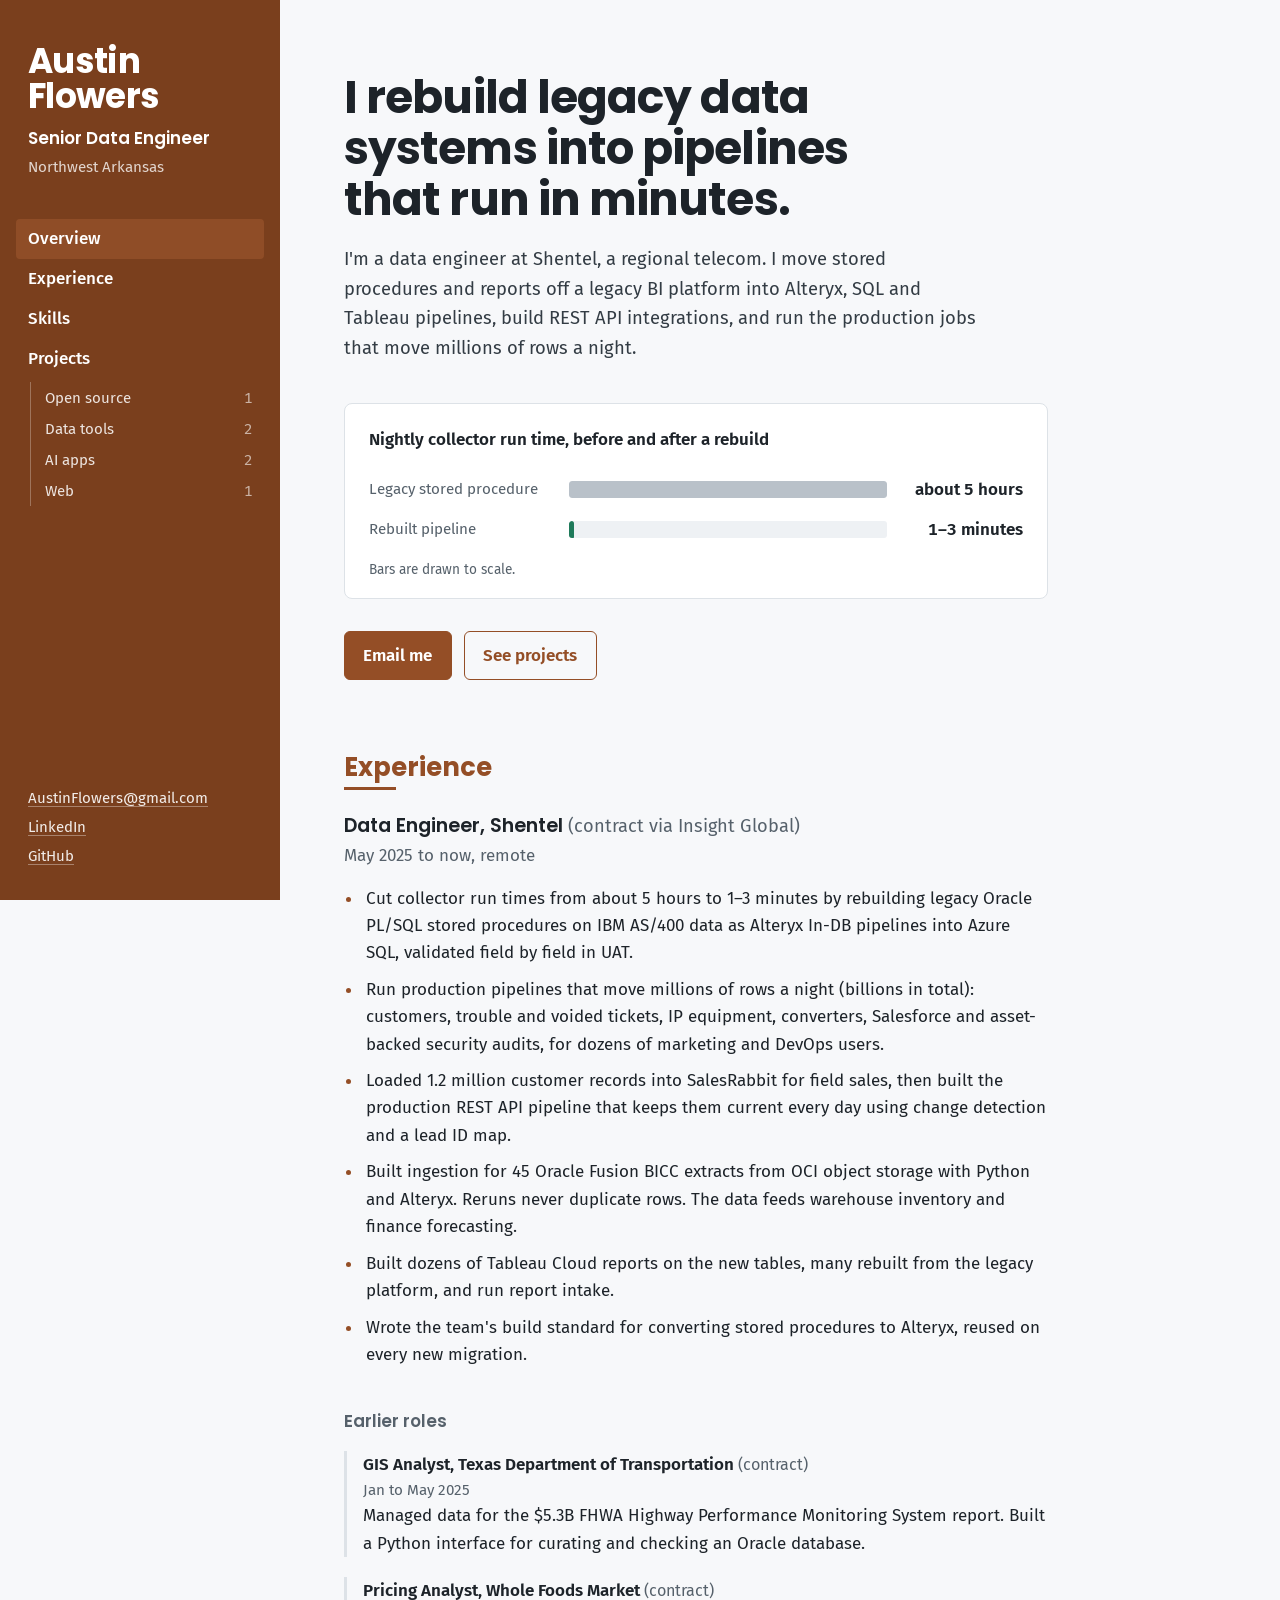
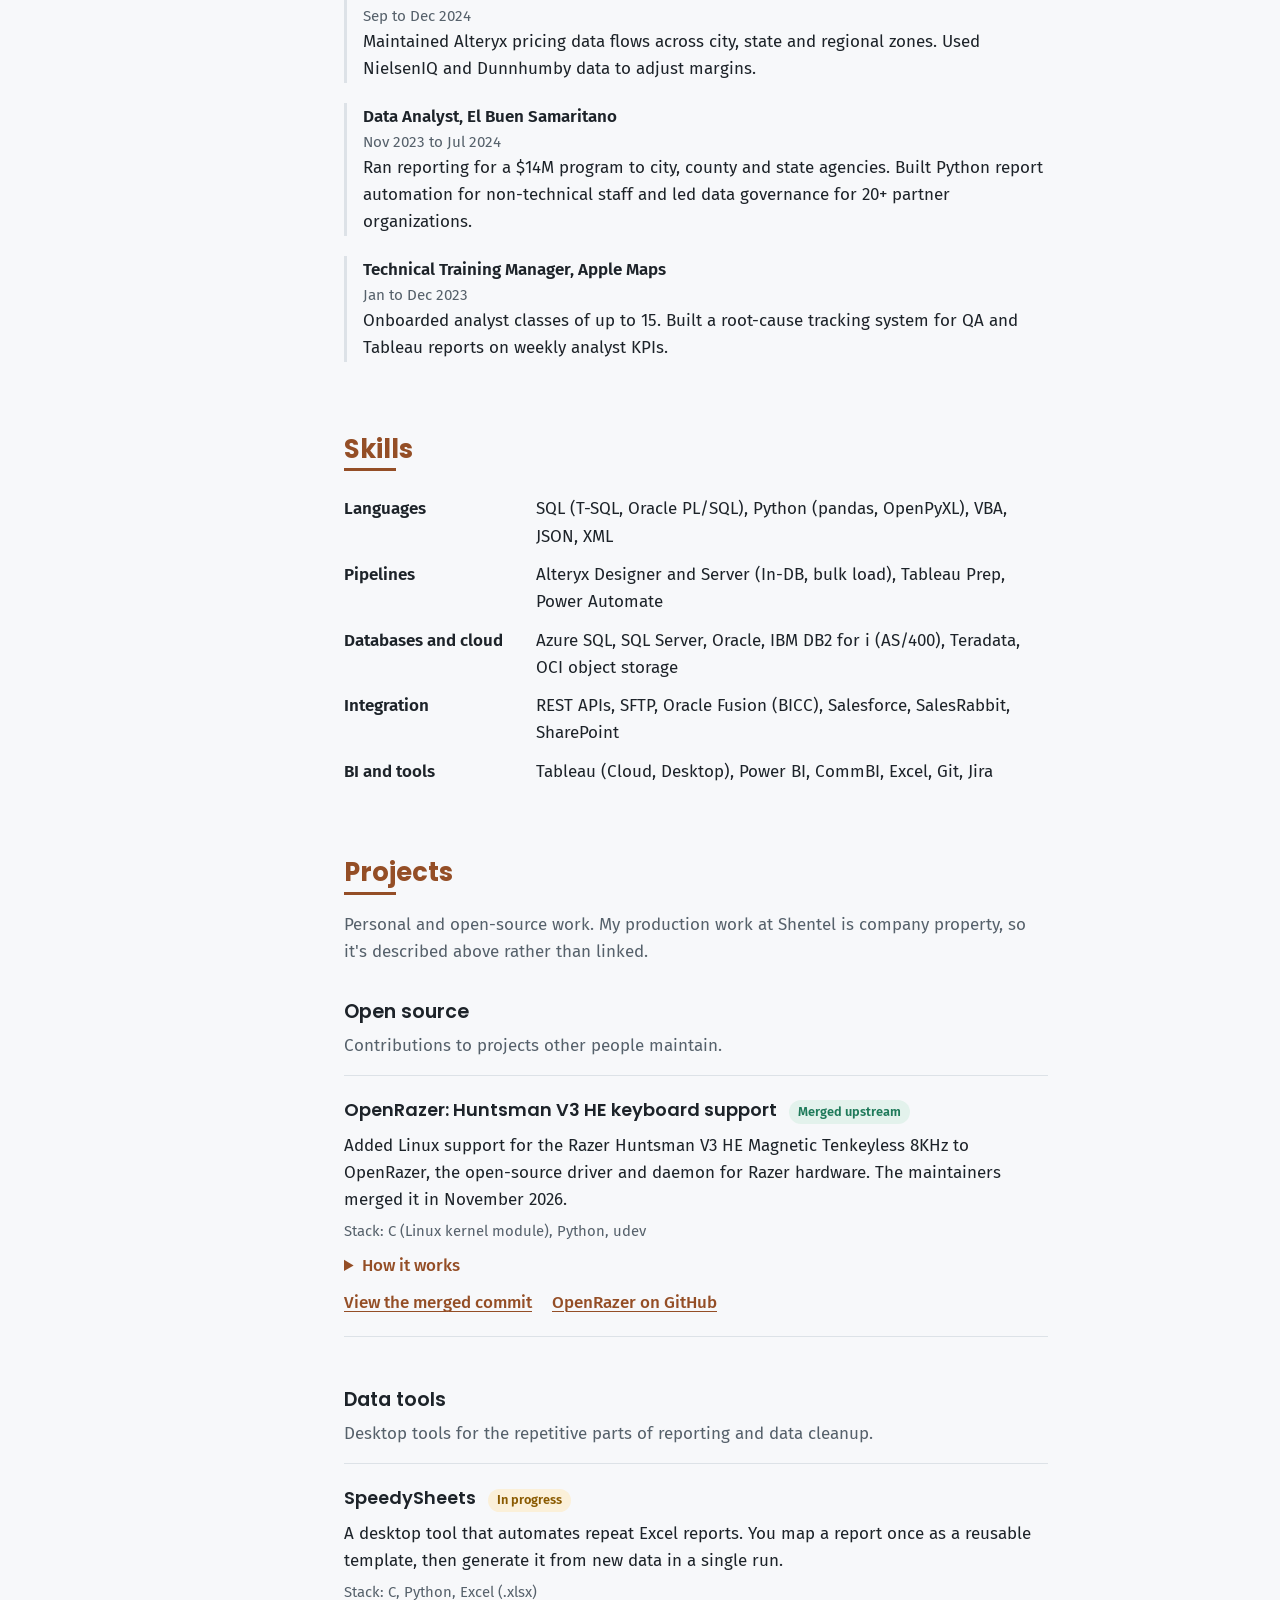
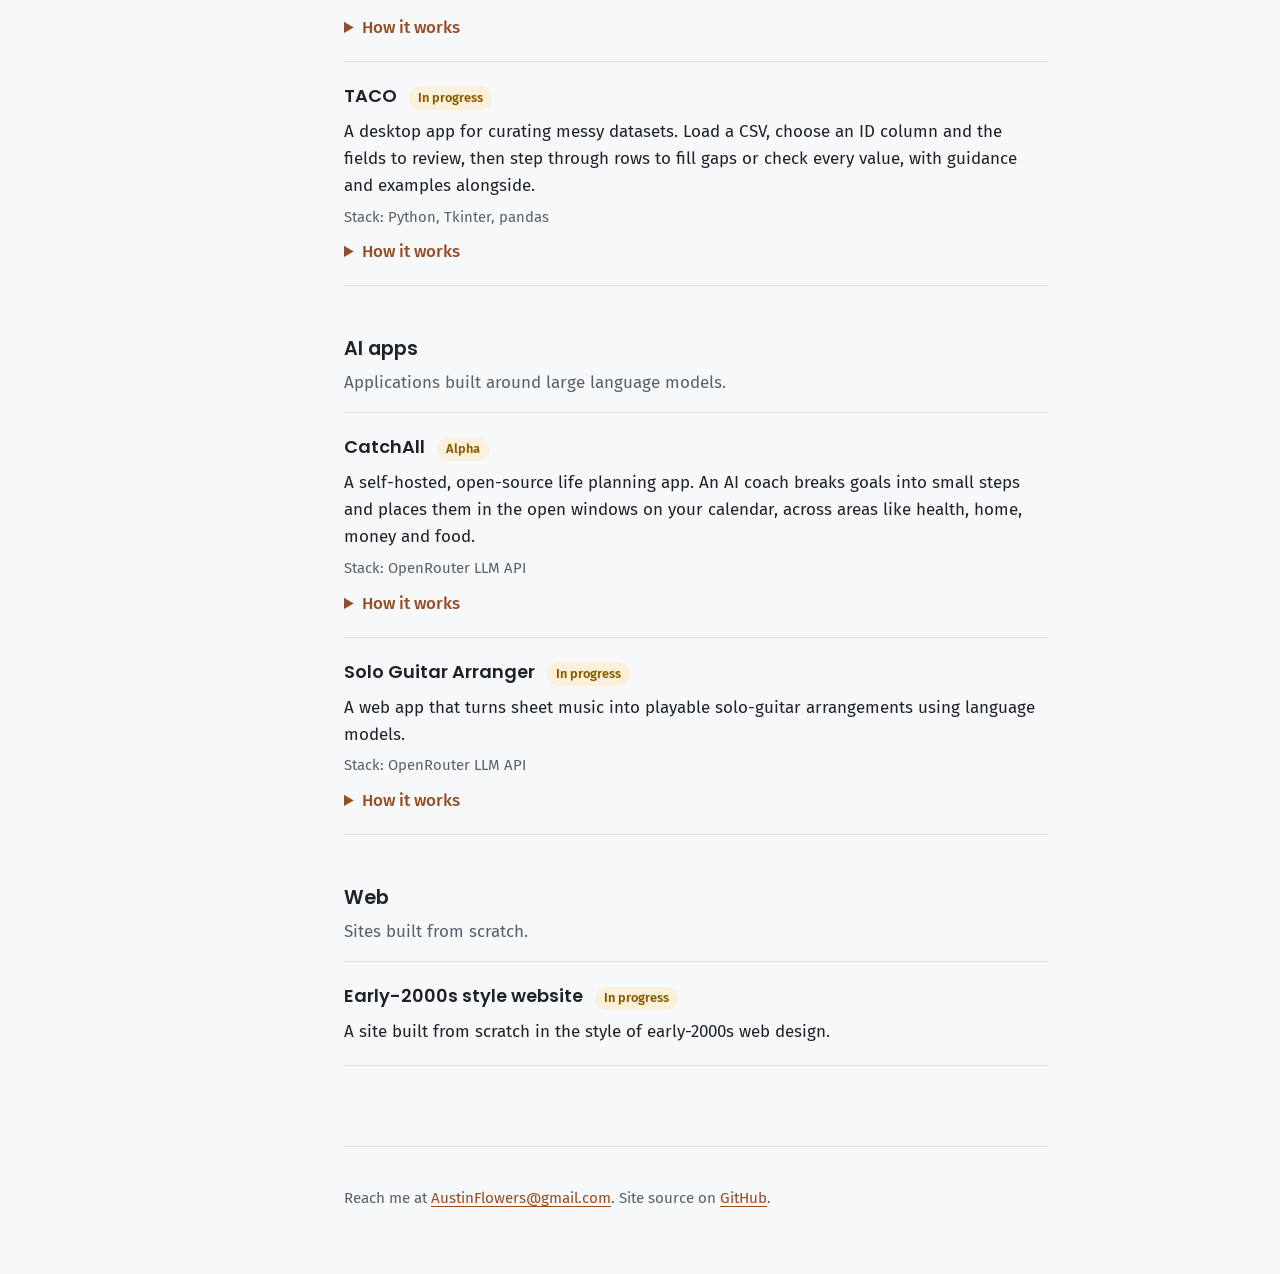
==== index.html @ b3e00779 "Launch new portfolio site Co-Authored-By: Claude Opus 5.5 <noreply@anthropic.com> Claude-Session: ht" ====
<!DOCTYPE html>
<html lang="en">
<head>
  <meta charset="utf-8">
  <meta name="viewport" content="width=device-width, initial-scale=1">
  <title>Austin Flowers | Senior Data Engineer</title>
  <meta name="description" content="Austin Flowers, senior data engineer. Rebuilds legacy stored procedures into fast production pipelines, builds REST API integrations, and ships Tableau reporting.">
  <meta property="og:title" content="Austin Flowers, Senior Data Engineer">
  <meta property="og:description" content="Rebuilding legacy data systems into pipelines that run in minutes.">
  <meta property="og:type" content="website">
  <meta property="og:url" content="https://austin-flowers.github.io/">
  <link rel="icon" href="assets/favicon.svg" type="image/svg+xml">
  <link rel="preload" href="assets/fonts/poppins-latin-700-normal.woff2" as="font" type="font/woff2" crossorigin>
  <link rel="preload" href="assets/fonts/fira-sans-latin-400-normal.woff2" as="font" type="font/woff2" crossorigin>
  <link rel="stylesheet" href="assets/style.css">
</head>
<body>
  <a class="skip" href="#main">Skip to content</a>

  <aside class="band" aria-label="Profile and navigation">
    <div class="band__inner">
      <a class="name" href="#top">Austin Flowers</a>
      <p class="role">Senior Data Engineer</p>
      <p class="place">Northwest Arkansas</p>

      <nav class="nav" aria-label="Sections">
        <ul>
          <li><a href="#top">Overview</a></li>
          <li><a href="#experience">Experience</a></li>
          <li><a href="#skills">Skills</a></li>
          <li>
            <a href="#projects">Projects</a>
            <ul class="nav__groups" id="nav-groups"><!-- filled from data/projects.json --></ul>
          </li>
        </ul>
      </nav>

      <ul class="contact" aria-label="Contact">
        <li><a href="mailto:AustinFlowers@gmail.com">AustinFlowers@gmail.com</a></li>
        <li><a href="https://www.linkedin.com/in/apflowers/">LinkedIn</a></li>
        <li><a href="https://github.com/Austin-Flowers">GitHub</a></li>
        <!-- Add a resume download by putting the PDF in assets/ and uncommenting:
        <li><a href="assets/Austin-Flowers-Data-Engineer.pdf">Resume (PDF)</a></li> -->
      </ul>
    </div>
  </aside>

  <main id="main">
    <section class="hero" id="top" aria-labelledby="hero-title">
      <h1 id="hero-title">I rebuild legacy data systems into pipelines that run in minutes.</h1>
      <p class="lede">I'm a data engineer at Shentel, a regional telecom. I move stored procedures and reports off a legacy BI platform into Alteryx, SQL and Tableau pipelines, build REST API integrations, and run the production jobs that move millions of rows a night.</p>

      <figure class="runtime" aria-labelledby="runtime-cap">
        <figcaption id="runtime-cap">Nightly collector run time, before and after a rebuild</figcaption>
        <div class="runtime__row">
          <span class="runtime__label">Legacy stored procedure</span>
          <span class="runtime__track"><span class="runtime__bar runtime__bar--old" style="--w:100%"></span></span>
          <span class="runtime__value">about 5 hours</span>
        </div>
        <div class="runtime__row">
          <span class="runtime__label">Rebuilt pipeline</span>
          <span class="runtime__track"><span class="runtime__bar runtime__bar--new" style="--w:1%"></span></span>
          <span class="runtime__value">1–3 minutes</span>
        </div>
        <p class="runtime__note">Bars are drawn to scale.</p>
      </figure>

      <p class="actions">
        <a class="btn btn--solid" href="mailto:AustinFlowers@gmail.com">Email me</a>
        <a class="btn" href="#projects">See projects</a>
      </p>
    </section>

    <section id="featured" class="featured" aria-labelledby="featured-title" hidden>
      <h2 id="featured-title">Featured</h2>
      <div id="featured-list"></div>
    </section>

    <section id="experience" aria-labelledby="experience-title">
      <h2 id="experience-title">Experience</h2>

      <article class="job">
        <header class="job__head">
          <h3>Data Engineer, Shentel <span class="job__via">(contract via Insight Global)</span></h3>
          <p class="job__dates">May 2025 to now, remote</p>
        </header>
        <ul class="job__points">
          <li>Cut collector run times from about 5 hours to 1–3 minutes by rebuilding legacy Oracle PL/SQL stored procedures on IBM AS/400 data as Alteryx In-DB pipelines into Azure SQL, validated field by field in UAT.</li>
          <li>Run production pipelines that move millions of rows a night (billions in total): customers, trouble and voided tickets, IP equipment, converters, Salesforce and asset-backed security audits, for dozens of marketing and DevOps users.</li>
          <li>Loaded 1.2 million customer records into SalesRabbit for field sales, then built the production REST API pipeline that keeps them current every day using change detection and a lead ID map.</li>
          <li>Built ingestion for 45 Oracle Fusion BICC extracts from OCI object storage with Python and Alteryx. Reruns never duplicate rows. The data feeds warehouse inventory and finance forecasting.</li>
          <li>Built dozens of Tableau Cloud reports on the new tables, many rebuilt from the legacy platform, and run report intake.</li>
          <li>Wrote the team's build standard for converting stored procedures to Alteryx, reused on every new migration.</li>
        </ul>
      </article>

      <div class="earlier">
        <h3 class="earlier__title">Earlier roles</h3>
        <dl class="earlier__list">
          <div>
            <dt>GIS Analyst, Texas Department of Transportation <span class="job__via">(contract)</span></dt>
            <dd class="earlier__dates">Jan to May 2025</dd>
            <dd>Managed data for the $5.3B FHWA Highway Performance Monitoring System report. Built a Python interface for curating and checking an Oracle database.</dd>
          </div>
          <div>
            <dt>Pricing Analyst, Whole Foods Market <span class="job__via">(contract)</span></dt>
            <dd class="earlier__dates">Sep to Dec 2024</dd>
            <dd>Maintained Alteryx pricing data flows across city, state and regional zones. Used NielsenIQ and Dunnhumby data to adjust margins.</dd>
          </div>
          <div>
            <dt>Data Analyst, El Buen Samaritano</dt>
            <dd class="earlier__dates">Nov 2023 to Jul 2024</dd>
            <dd>Ran reporting for a $14M program to city, county and state agencies. Built Python report automation for non-technical staff and led data governance for 20+ partner organizations.</dd>
          </div>
          <div>
            <dt>Technical Training Manager, Apple Maps</dt>
            <dd class="earlier__dates">Jan to Dec 2023</dd>
            <dd>Onboarded analyst classes of up to 15. Built a root-cause tracking system for QA and Tableau reports on weekly analyst KPIs.</dd>
          </div>
        </dl>
      </div>
    </section>

    <section id="skills" aria-labelledby="skills-title">
      <h2 id="skills-title">Skills</h2>
      <dl class="skills">
        <div><dt>Languages</dt><dd>SQL (T-SQL, Oracle PL/SQL), Python (pandas, OpenPyXL), VBA, JSON, XML</dd></div>
        <div><dt>Pipelines</dt><dd>Alteryx Designer and Server (In-DB, bulk load), Tableau Prep, Power Automate</dd></div>
        <div><dt>Databases and cloud</dt><dd>Azure SQL, SQL Server, Oracle, IBM DB2 for i (AS/400), Teradata, OCI object storage</dd></div>
        <div><dt>Integration</dt><dd>REST APIs, SFTP, Oracle Fusion (BICC), Salesforce, SalesRabbit, SharePoint</dd></div>
        <div><dt>BI and tools</dt><dd>Tableau (Cloud, Desktop), Power BI, CommBI, Excel, Git, Jira</dd></div>
      </dl>
    </section>

    <section id="projects" aria-labelledby="projects-title">
      <h2 id="projects-title">Projects</h2>
      <p class="section-intro">Personal and open-source work. My production work at Shentel is company property, so it's described above rather than linked.</p>
      <div id="project-groups"><!-- filled from data/projects.json --></div>
      <noscript><p>The project list needs JavaScript. You can also browse my work at <a href="https://github.com/Austin-Flowers">github.com/Austin-Flowers</a>.</p></noscript>
    </section>

    <footer class="foot">
      <p>Reach me at <a href="mailto:AustinFlowers@gmail.com">AustinFlowers@gmail.com</a>. Site source on <a href="https://github.com/Austin-Flowers/austin-flowers.github.io">GitHub</a>.</p>
    </footer>
  </main>

  <script src="assets/site.js" defer></script>
</body>
</html>
---- assets/style.css ----
/* Austin Flowers — portfolio
   Palette and type match the resume: brown band, Poppins headings, Fira Sans body. */

/* Fonts are self-hosted (SIL Open Font License): Poppins and Fira Sans, latin subset */
@font-face { font-family: "Poppins"; font-weight: 600; font-display: swap; src: url("fonts/poppins-latin-600-normal.woff2") format("woff2"); }
@font-face { font-family: "Poppins"; font-weight: 700; font-display: swap; src: url("fonts/poppins-latin-700-normal.woff2") format("woff2"); }
@font-face { font-family: "Fira Sans"; font-weight: 400; font-display: swap; src: url("fonts/fira-sans-latin-400-normal.woff2") format("woff2"); }
@font-face { font-family: "Fira Sans"; font-weight: 400; font-style: italic; font-display: swap; src: url("fonts/fira-sans-latin-400-italic.woff2") format("woff2"); }
@font-face { font-family: "Fira Sans"; font-weight: 500; font-display: swap; src: url("fonts/fira-sans-latin-500-normal.woff2") format("woff2"); }
@font-face { font-family: "Fira Sans"; font-weight: 600; font-display: swap; src: url("fonts/fira-sans-latin-600-normal.woff2") format("woff2"); }

:root {
  --band: #7a3f1d;        /* sidebar: a deeper take on the resume brown */
  --band-hi: #8f4d27;     /* sidebar hover / active */
  --brand: #944e26;       /* resume brown: headings, rules, links */
  --paper: #f7f8fa;       /* cool near-white page */
  --surface: #ffffff;
  --ink: #1d2329;
  --muted: #56616b;
  --line: #dde2e7;
  --live: #1f7a5a;        /* shipped / merged */
  --live-bg: #e3f2ec;
  --wip: #8a5a00;         /* in progress */
  --wip-bg: #fbf0d9;

  --display: "Poppins", "Segoe UI", system-ui, sans-serif;
  --body: "Fira Sans", "Segoe UI", system-ui, sans-serif;

  --band-w: 17.5rem;
  --measure: 44rem;
}

*, *::before, *::after { box-sizing: border-box; }
html { scroll-behavior: smooth; scroll-padding-top: 1.5rem; }
body {
  margin: 0;
  font-family: var(--body);
  font-size: 1.0625rem;
  line-height: 1.6;
  color: var(--ink);
  background: var(--paper);
  -webkit-font-smoothing: antialiased;
}

a { color: var(--brand); text-underline-offset: 0.18em; text-decoration-thickness: 1px; }
a:hover { text-decoration-thickness: 2px; }
:focus-visible { outline: 3px solid #e0a15e; outline-offset: 2px; border-radius: 2px; }

.skip {
  position: absolute; left: 1rem; top: -3rem; z-index: 10;
  background: var(--surface); color: var(--ink); padding: 0.5rem 0.9rem; border-radius: 4px;
}
.skip:focus { top: 1rem; }

/* ---------- Sidebar band ---------- */
.band {
  position: fixed; inset: 0 auto 0 0; width: var(--band-w);
  background: var(--band); color: #fff;
  overflow-y: auto;
}
.band__inner { padding: 2.75rem 1.75rem 2rem; display: flex; flex-direction: column; min-height: 100%; }
.band a { color: inherit; text-decoration: none; }
.band a:hover { text-decoration: underline; text-underline-offset: 0.2em; }
.band :focus-visible { outline-color: #ffd29e; }

.name {
  font-family: var(--display); font-weight: 700;
  font-size: 2.15rem; line-height: 1.02; letter-spacing: -0.02em;
}
.role { font-family: var(--display); font-weight: 600; font-size: 1.05rem; margin: 0.7rem 0 0; }
.place { margin: 0.15rem 0 0; color: rgba(255,255,255,0.78); font-size: 0.95rem; }

.nav { margin-top: 2.5rem; }
.nav ul { list-style: none; margin: 0; padding: 0; }
.nav > ul > li > a {
  display: block; padding: 0.4rem 0.75rem; margin: 0 -0.75rem; border-radius: 4px;
  font-weight: 500;
}
.nav a.is-current { background: var(--band-hi); }
.nav > ul > li > a:hover { background: var(--band-hi); text-decoration: none; }
.nav__groups { margin: 0.2rem 0 0 0.1rem !important; border-left: 1px solid rgba(255,255,255,0.28); }
.nav__groups a {
  display: flex; justify-content: space-between; gap: 1rem;
  padding: 0.22rem 0 0.22rem 0.9rem; font-size: 0.94rem; color: rgba(255,255,255,0.86);
}
.nav__groups .count { color: rgba(255,255,255,0.6); font-variant-numeric: tabular-nums; }

.contact {
  list-style: none; margin: auto 0 0; padding: 2rem 0 0;
  font-size: 0.94rem; display: grid; gap: 0.3rem;
}
.contact a { color: rgba(255,255,255,0.9); text-decoration: underline; text-decoration-color: rgba(255,255,255,0.35); text-underline-offset: 0.2em; }
.contact a:hover { text-decoration-color: #fff; }

/* ---------- Main column ---------- */
main {
  margin-left: var(--band-w);
  padding: 4.5rem clamp(1.5rem, 5vw, 5rem) 3rem;
}
main > section, main > footer { max-width: var(--measure); }
main > section + section { margin-top: 4.5rem; }

h1, h2, h3 { font-family: var(--display); color: var(--ink); }

h2 {
  font-size: 1.6rem; font-weight: 700; color: var(--brand);
  margin: 0 0 1.5rem; padding-bottom: 0.45rem; position: relative; line-height: 1.2;
}
/* short rule under section titles, same as the resume */
h2::after { content: ""; position: absolute; left: 0; bottom: 0; width: 3.25rem; height: 3px; background: var(--brand); }

.section-intro { color: var(--muted); margin: -0.5rem 0 2rem; }

/* ---------- Hero ---------- */
.hero h1 {
  font-size: clamp(2rem, 3.6vw, 2.85rem); font-weight: 700;
  line-height: 1.12; letter-spacing: -0.02em; margin: 0; max-width: 18ch;
}
.lede { font-size: 1.15rem; color: #333c44; margin: 1.25rem 0 0; max-width: 40rem; }

.runtime {
  margin: 2.5rem 0 0; padding: 1.4rem 1.5rem 1.1rem;
  background: var(--surface); border: 1px solid var(--line); border-radius: 8px;
}
.runtime figcaption { font-weight: 600; margin-bottom: 1rem; }
.runtime__row {
  display: grid; grid-template-columns: 11.5rem 1fr 7.5rem; align-items: center; gap: 1rem;
  padding: 0.4rem 0;
}
.runtime__label { font-size: 0.95rem; color: var(--muted); }
.runtime__value { font-weight: 600; font-variant-numeric: tabular-nums; text-align: right; }
.runtime__track { height: 1.1rem; background: #eef1f4; border-radius: 3px; overflow: hidden; }
.runtime__bar { display: block; height: 100%; width: var(--w); min-width: 5px; border-radius: 3px; }
.runtime__bar--old { background: #b9c1c9; }
.runtime__bar--new { background: var(--live); }
.runtime__note { margin: 0.6rem 0 0; font-size: 0.85rem; color: var(--muted); }

/* the one motion moment: the legacy bar fills, then the new one lands */
@media (prefers-reduced-motion: no-preference) {
  .runtime__bar--old { animation: fill 1.6s cubic-bezier(.3,.1,.3,1) both 0.25s; }
  .runtime__bar--new { animation: pop 0.35s ease-out both 1.95s; }
  @keyframes fill { from { width: 0; } to { width: var(--w); } }
  @keyframes pop { from { opacity: 0; transform: scaleX(0); transform-origin: left; } to { opacity: 1; transform: scaleX(1); } }
}

.actions { display: flex; flex-wrap: wrap; gap: 0.75rem; margin: 2rem 0 0; }
.btn {
  display: inline-block; padding: 0.6rem 1.15rem; border-radius: 6px;
  border: 1.5px solid var(--brand); color: var(--brand); text-decoration: none; font-weight: 600;
}
.btn:hover { background: #f6ebe4; }
.btn--solid { background: var(--brand); color: #fff; }
.btn--solid:hover { background: var(--band); }

/* ---------- Experience ---------- */
.job__head h3 { font-size: 1.2rem; font-weight: 600; margin: 0; line-height: 1.3; }
.job__via { font-family: var(--body); font-weight: 400; color: var(--muted); font-size: 0.95em; }
.job__dates { margin: 0.2rem 0 0; color: var(--muted); }
.job__points { margin: 1rem 0 0; padding-left: 1.2rem; }
.job__points li { margin-bottom: 0.6rem; padding-left: 0.2rem; }
.job__points li::marker { color: var(--brand); }

.earlier { margin-top: 2.5rem; }
.earlier__title { font-size: 1.05rem; font-weight: 600; margin: 0 0 1rem; color: var(--muted); }
.earlier__list { margin: 0; display: grid; gap: 1.25rem; }
.earlier__list > div { border-left: 3px solid var(--line); padding-left: 1rem; }
.earlier__list dt { font-weight: 600; }
.earlier__list dd { margin: 0; }
.earlier__dates { color: var(--muted); font-size: 0.95rem; }

/* ---------- Skills ---------- */
.skills { margin: 0; display: grid; gap: 0.7rem; }
.skills > div { display: grid; grid-template-columns: 11rem 1fr; gap: 1rem; }
.skills dt { font-weight: 600; }
.skills dd { margin: 0; }

/* ---------- Projects ---------- */
.group + .group { margin-top: 3rem; }
.group__title { font-size: 1.2rem; font-weight: 600; margin: 0 0 0.25rem; }
.group__blurb { margin: 0 0 1rem; color: var(--muted); }

.project { padding: 1.25rem 0; border-top: 1px solid var(--line); }
.project:last-child { border-bottom: 1px solid var(--line); }
.project__head { display: flex; flex-wrap: wrap; align-items: baseline; gap: 0.4rem 0.75rem; }
.project__title { font-family: var(--display); font-size: 1.12rem; font-weight: 600; margin: 0; }
.status {
  font-size: 0.8rem; font-weight: 600; padding: 0.1rem 0.55rem; border-radius: 999px; white-space: nowrap;
}
.status--live, .status--merged { color: var(--live); background: var(--live-bg); }
.status--in-progress { color: var(--wip); background: var(--wip-bg); }
.status--archived { color: var(--muted); background: #edf0f2; }
.project__summary { margin: 0.45rem 0 0; }
.project__tech { margin: 0.4rem 0 0; font-size: 0.93rem; color: var(--muted); }
.project details { margin-top: 0.55rem; }
.project summary { cursor: pointer; color: var(--brand); font-weight: 500; width: fit-content; }
.project details p { margin: 0.5rem 0 0; }
.project__links { margin: 0.6rem 0 0; display: flex; flex-wrap: wrap; gap: 0.4rem 1.25rem; font-weight: 500; }

.featured .project { background: var(--surface); border: 1px solid var(--line); border-left: 4px solid var(--brand); border-radius: 6px; padding: 1.25rem 1.4rem; }
.featured .project + .project { margin-top: 1rem; }

/* ---------- Footer ---------- */
.foot { margin-top: 5rem; padding-top: 1.5rem; border-top: 1px solid var(--line); color: var(--muted); font-size: 0.95rem; }

/* ---------- Small screens: the band becomes a header, like the resume ---------- */
@media (max-width: 900px) {
  .band { position: static; width: auto; overflow: visible; }
  .band__inner { padding: 2rem 1.5rem 1.25rem; min-height: 0; }
  .name { font-size: 2rem; }
  .nav { margin-top: 1.25rem; }
  .nav > ul { display: flex; flex-wrap: wrap; gap: 0.25rem 1rem; }
  .nav > ul > li > a { margin: 0; padding: 0.3rem 0; }
  .nav a.is-current { background: none; text-decoration: underline; }
  .nav__groups { display: none; }
  .contact { margin-top: 1rem; padding-top: 1rem; border-top: 1px solid rgba(255,255,255,0.25); display: flex; flex-wrap: wrap; gap: 0.3rem 1.25rem; }
  main { margin-left: 0; padding-top: 2.5rem; }
  .runtime__row { grid-template-columns: 1fr auto; gap: 0.3rem 1rem; }
  .runtime__track { grid-column: 1 / -1; grid-row: 2; }
  .skills > div { grid-template-columns: 1fr; gap: 0; }
}

@media print {
  .band { position: static; width: auto; }
  main { margin-left: 0; }
  .actions, .skip { display: none; }
}
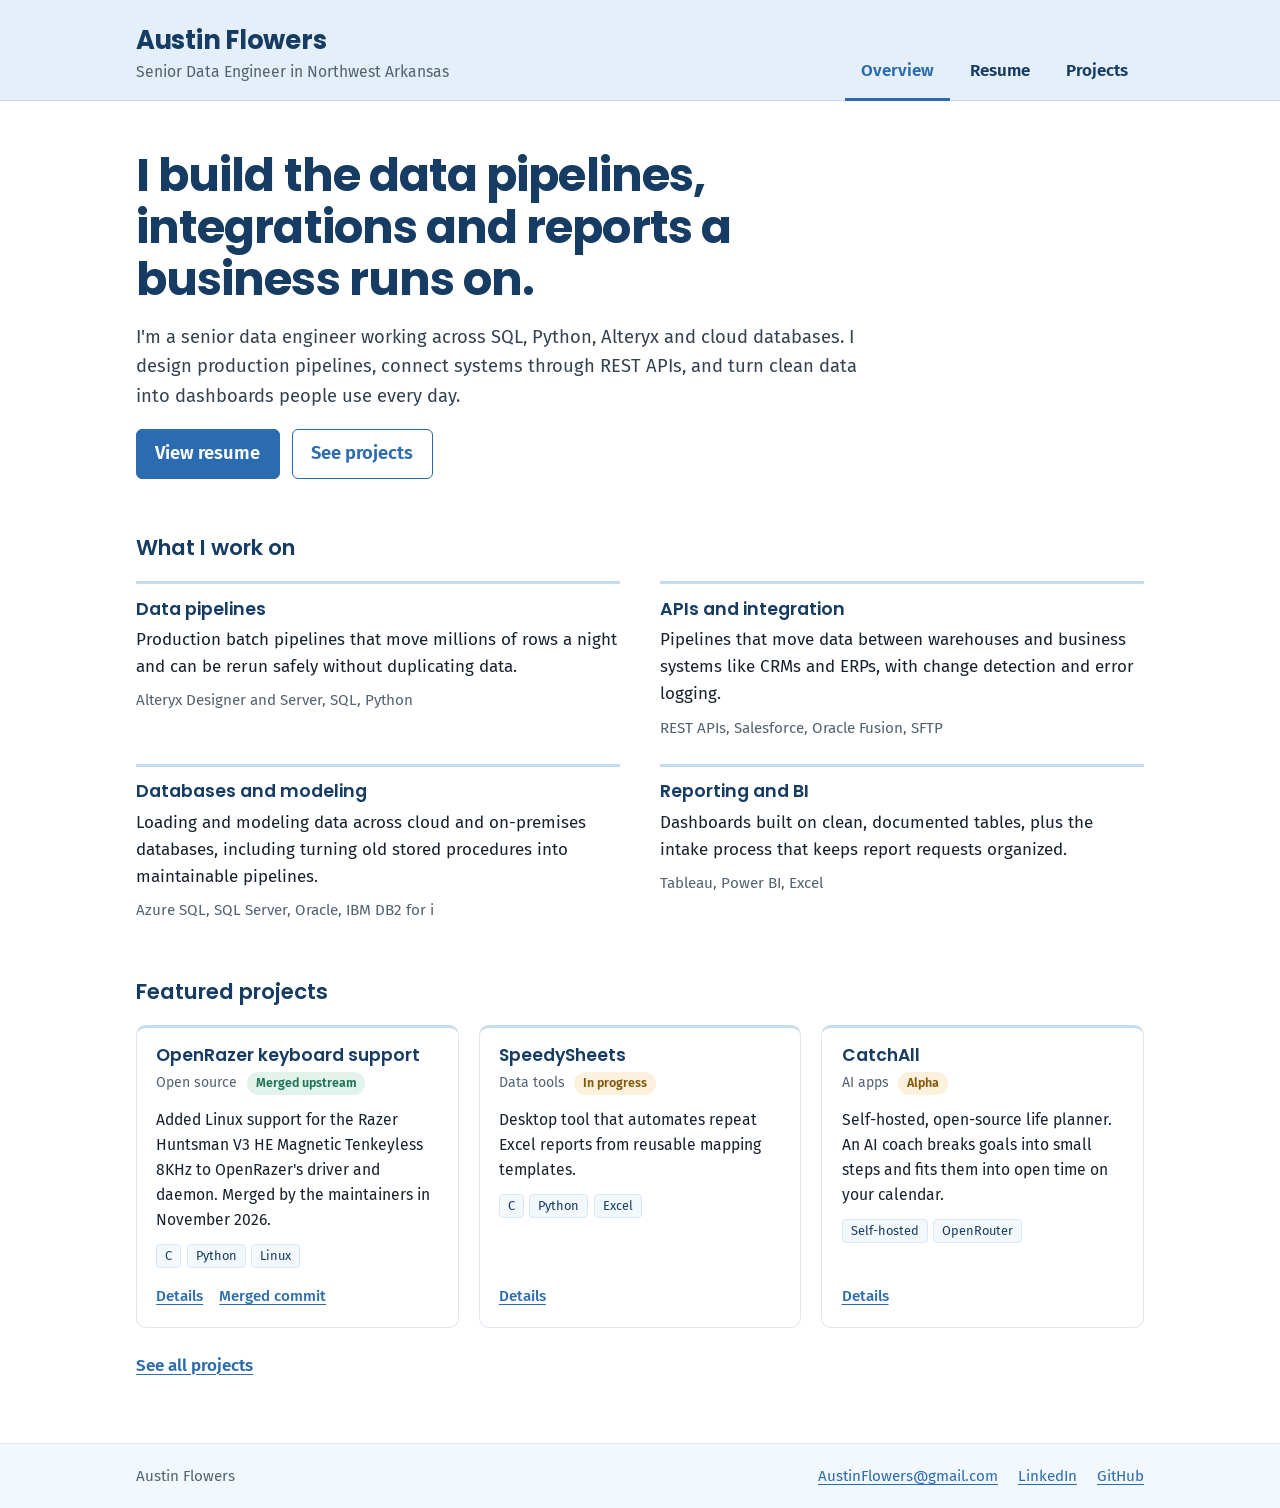
==== commit df473e0c: "Split site into Overview, Resume and Projects pages; light blue theme; project tiles Co-Authored-By:" ====
--- a/index.html
+++ b/index.html
@@ -4,9 +4,9 @@
   <meta charset="utf-8">
   <meta name="viewport" content="width=device-width, initial-scale=1">
   <title>Austin Flowers | Senior Data Engineer</title>
-  <meta name="description" content="Austin Flowers, senior data engineer. Rebuilds legacy stored procedures into fast production pipelines, builds REST API integrations, and ships Tableau reporting.">
+  <meta name="description" content="Austin Flowers, senior data engineer. Production data pipelines, API integrations, databases and Tableau reporting.">
   <meta property="og:title" content="Austin Flowers, Senior Data Engineer">
-  <meta property="og:description" content="Rebuilding legacy data systems into pipelines that run in minutes.">
+  <meta property="og:description" content="Production data pipelines, API integrations, databases and reporting.">
   <meta property="og:type" content="website">
   <meta property="og:url" content="https://austin-flowers.github.io/">
   <link rel="icon" href="assets/favicon.svg" type="image/svg+xml">
@@ -17,132 +17,78 @@
 <body>
   <a class="skip" href="#main">Skip to content</a>
 
-  <aside class="band" aria-label="Profile and navigation">
-    <div class="band__inner">
-      <a class="name" href="#top">Austin Flowers</a>
-      <p class="role">Senior Data Engineer</p>
-      <p class="place">Northwest Arkansas</p>
-
-      <nav class="nav" aria-label="Sections">
-        <ul>
-          <li><a href="#top">Overview</a></li>
-          <li><a href="#experience">Experience</a></li>
-          <li><a href="#skills">Skills</a></li>
-          <li>
-            <a href="#projects">Projects</a>
-            <ul class="nav__groups" id="nav-groups"><!-- filled from data/projects.json --></ul>
-          </li>
+  <!-- Header: same block on every page; only aria-current changes -->
+  <header class="site-head">
+    <div class="wrap">
+      <div class="brand">
+        <a class="brand__name" href="./">Austin Flowers</a>
+        <p class="brand__role">Senior Data Engineer in Northwest Arkansas</p>
+      </div>
+      <nav aria-label="Pages">
+        <ul class="tabs">
+          <li><a href="./" aria-current="page">Overview</a></li>
+          <li><a href="resume.html">Resume</a></li>
+          <li><a href="projects.html">Projects</a></li>
         </ul>
       </nav>
+    </div>
+  </header>
 
-      <ul class="contact" aria-label="Contact">
+  <main id="main" class="page">
+    <div class="wrap">
+      <section class="intro" aria-labelledby="intro-title">
+        <h1 id="intro-title">I build the data pipelines, integrations and reports a business runs on.</h1>
+        <p>I'm a senior data engineer working across SQL, Python, Alteryx and cloud databases. I design production pipelines, connect systems through REST APIs, and turn clean data into dashboards people use every day.</p>
+        <p class="actions">
+          <a class="btn btn--solid" href="resume.html">View resume</a>
+          <a class="btn" href="projects.html">See projects</a>
+        </p>
+      </section>
+
+      <section aria-labelledby="areas-title">
+        <h2 class="section-title" id="areas-title">What I work on</h2>
+        <div class="areas">
+          <div class="area">
+            <h3>Data pipelines</h3>
+            <p>Production batch pipelines that move millions of rows a night and can be rerun safely without duplicating data.</p>
+            <p class="tools">Alteryx Designer and Server, SQL, Python</p>
+          </div>
+          <div class="area">
+            <h3>APIs and integration</h3>
+            <p>Pipelines that move data between warehouses and business systems like CRMs and ERPs, with change detection and error logging.</p>
+            <p class="tools">REST APIs, Salesforce, Oracle Fusion, SFTP</p>
+          </div>
+          <div class="area">
+            <h3>Databases and modeling</h3>
+            <p>Loading and modeling data across cloud and on-premises databases, including turning old stored procedures into maintainable pipelines.</p>
+            <p class="tools">Azure SQL, SQL Server, Oracle, IBM DB2 for i</p>
+          </div>
+          <div class="area">
+            <h3>Reporting and BI</h3>
+            <p>Dashboards built on clean, documented tables, plus the intake process that keeps report requests organized.</p>
+            <p class="tools">Tableau, Power BI, Excel</p>
+          </div>
+        </div>
+      </section>
+
+      <section aria-labelledby="featured-title">
+        <h2 class="section-title" id="featured-title">Featured projects</h2>
+        <div class="tiles" id="featured-tiles"><!-- filled from data/projects.json --></div>
+        <p class="more-link"><a href="projects.html">See all projects</a></p>
+      </section>
+    </div>
+  </main>
+
+  <footer class="site-foot">
+    <div class="wrap">
+      <p>Austin Flowers</p>
+      <ul>
         <li><a href="mailto:AustinFlowers@gmail.com">AustinFlowers@gmail.com</a></li>
         <li><a href="https://www.linkedin.com/in/apflowers/">LinkedIn</a></li>
         <li><a href="https://github.com/Austin-Flowers">GitHub</a></li>
-        <!-- Add a resume download by putting the PDF in assets/ and uncommenting:
-        <li><a href="assets/Austin-Flowers-Data-Engineer.pdf">Resume (PDF)</a></li> -->
       </ul>
     </div>
-  </aside>
-
-  <main id="main">
-    <section class="hero" id="top" aria-labelledby="hero-title">
-      <h1 id="hero-title">I rebuild legacy data systems into pipelines that run in minutes.</h1>
-      <p class="lede">I'm a data engineer at Shentel, a regional telecom. I move stored procedures and reports off a legacy BI platform into Alteryx, SQL and Tableau pipelines, build REST API integrations, and run the production jobs that move millions of rows a night.</p>
-
-      <figure class="runtime" aria-labelledby="runtime-cap">
-        <figcaption id="runtime-cap">Nightly collector run time, before and after a rebuild</figcaption>
-        <div class="runtime__row">
-          <span class="runtime__label">Legacy stored procedure</span>
-          <span class="runtime__track"><span class="runtime__bar runtime__bar--old" style="--w:100%"></span></span>
-          <span class="runtime__value">about 5 hours</span>
-        </div>
-        <div class="runtime__row">
-          <span class="runtime__label">Rebuilt pipeline</span>
-          <span class="runtime__track"><span class="runtime__bar runtime__bar--new" style="--w:1%"></span></span>
-          <span class="runtime__value">1–3 minutes</span>
-        </div>
-        <p class="runtime__note">Bars are drawn to scale.</p>
-      </figure>
-
-      <p class="actions">
-        <a class="btn btn--solid" href="mailto:AustinFlowers@gmail.com">Email me</a>
-        <a class="btn" href="#projects">See projects</a>
-      </p>
-    </section>
-
-    <section id="featured" class="featured" aria-labelledby="featured-title" hidden>
-      <h2 id="featured-title">Featured</h2>
-      <div id="featured-list"></div>
-    </section>
-
-    <section id="experience" aria-labelledby="experience-title">
-      <h2 id="experience-title">Experience</h2>
-
-      <article class="job">
-        <header class="job__head">
-          <h3>Data Engineer, Shentel <span class="job__via">(contract via Insight Global)</span></h3>
-          <p class="job__dates">May 2025 to now, remote</p>
-        </header>
-        <ul class="job__points">
-          <li>Cut collector run times from about 5 hours to 1–3 minutes by rebuilding legacy Oracle PL/SQL stored procedures on IBM AS/400 data as Alteryx In-DB pipelines into Azure SQL, validated field by field in UAT.</li>
-          <li>Run production pipelines that move millions of rows a night (billions in total): customers, trouble and voided tickets, IP equipment, converters, Salesforce and asset-backed security audits, for dozens of marketing and DevOps users.</li>
-          <li>Loaded 1.2 million customer records into SalesRabbit for field sales, then built the production REST API pipeline that keeps them current every day using change detection and a lead ID map.</li>
-          <li>Built ingestion for 45 Oracle Fusion BICC extracts from OCI object storage with Python and Alteryx. Reruns never duplicate rows. The data feeds warehouse inventory and finance forecasting.</li>
-          <li>Built dozens of Tableau Cloud reports on the new tables, many rebuilt from the legacy platform, and run report intake.</li>
-          <li>Wrote the team's build standard for converting stored procedures to Alteryx, reused on every new migration.</li>
-        </ul>
-      </article>
-
-      <div class="earlier">
-        <h3 class="earlier__title">Earlier roles</h3>
-        <dl class="earlier__list">
-          <div>
-            <dt>GIS Analyst, Texas Department of Transportation <span class="job__via">(contract)</span></dt>
-            <dd class="earlier__dates">Jan to May 2025</dd>
-            <dd>Managed data for the $5.3B FHWA Highway Performance Monitoring System report. Built a Python interface for curating and checking an Oracle database.</dd>
-          </div>
-          <div>
-            <dt>Pricing Analyst, Whole Foods Market <span class="job__via">(contract)</span></dt>
-            <dd class="earlier__dates">Sep to Dec 2024</dd>
-            <dd>Maintained Alteryx pricing data flows across city, state and regional zones. Used NielsenIQ and Dunnhumby data to adjust margins.</dd>
-          </div>
-          <div>
-            <dt>Data Analyst, El Buen Samaritano</dt>
-            <dd class="earlier__dates">Nov 2023 to Jul 2024</dd>
-            <dd>Ran reporting for a $14M program to city, county and state agencies. Built Python report automation for non-technical staff and led data governance for 20+ partner organizations.</dd>
-          </div>
-          <div>
-            <dt>Technical Training Manager, Apple Maps</dt>
-            <dd class="earlier__dates">Jan to Dec 2023</dd>
-            <dd>Onboarded analyst classes of up to 15. Built a root-cause tracking system for QA and Tableau reports on weekly analyst KPIs.</dd>
-          </div>
-        </dl>
-      </div>
-    </section>
-
-    <section id="skills" aria-labelledby="skills-title">
-      <h2 id="skills-title">Skills</h2>
-      <dl class="skills">
-        <div><dt>Languages</dt><dd>SQL (T-SQL, Oracle PL/SQL), Python (pandas, OpenPyXL), VBA, JSON, XML</dd></div>
-        <div><dt>Pipelines</dt><dd>Alteryx Designer and Server (In-DB, bulk load), Tableau Prep, Power Automate</dd></div>
-        <div><dt>Databases and cloud</dt><dd>Azure SQL, SQL Server, Oracle, IBM DB2 for i (AS/400), Teradata, OCI object storage</dd></div>
-        <div><dt>Integration</dt><dd>REST APIs, SFTP, Oracle Fusion (BICC), Salesforce, SalesRabbit, SharePoint</dd></div>
-        <div><dt>BI and tools</dt><dd>Tableau (Cloud, Desktop), Power BI, CommBI, Excel, Git, Jira</dd></div>
-      </dl>
-    </section>
-
-    <section id="projects" aria-labelledby="projects-title">
-      <h2 id="projects-title">Projects</h2>
-      <p class="section-intro">Personal and open-source work. My production work at Shentel is company property, so it's described above rather than linked.</p>
-      <div id="project-groups"><!-- filled from data/projects.json --></div>
-      <noscript><p>The project list needs JavaScript. You can also browse my work at <a href="https://github.com/Austin-Flowers">github.com/Austin-Flowers</a>.</p></noscript>
-    </section>
-
-    <footer class="foot">
-      <p>Reach me at <a href="mailto:AustinFlowers@gmail.com">AustinFlowers@gmail.com</a>. Site source on <a href="https://github.com/Austin-Flowers/austin-flowers.github.io">GitHub</a>.</p>
-    </footer>
-  </main>
+  </footer>
 
   <script src="assets/site.js" defer></script>
 </body>
--- a/assets/style.css
+++ b/assets/style.css
@@ -1,5 +1,5 @@
 /* Austin Flowers — portfolio
-   Palette and type match the resume: brown band, Poppins headings, Fira Sans body. */
+   Three pages (Overview, Resume, Projects) sharing one header and this stylesheet. */
 
 /* Fonts are self-hosted (SIL Open Font License): Poppins and Fira Sans, latin subset */
 @font-face { font-family: "Poppins"; font-weight: 600; font-display: swap; src: url("fonts/poppins-latin-600-normal.woff2") format("woff2"); }
@@ -10,217 +10,185 @@
 @font-face { font-family: "Fira Sans"; font-weight: 600; font-display: swap; src: url("fonts/fira-sans-latin-600-normal.woff2") format("woff2"); }
 
 :root {
-  --band: #7a3f1d;        /* sidebar: a deeper take on the resume brown */
-  --band-hi: #8f4d27;     /* sidebar hover / active */
-  --brand: #944e26;       /* resume brown: headings, rules, links */
-  --paper: #f7f8fa;       /* cool near-white page */
-  --surface: #ffffff;
-  --ink: #1d2329;
-  --muted: #56616b;
-  --line: #dde2e7;
-  --live: #1f7a5a;        /* shipped / merged */
-  --live-bg: #e3f2ec;
-  --wip: #8a5a00;         /* in progress */
-  --wip-bg: #fbf0d9;
+  --sky: #e4effa;        /* header band */
+  --sky-soft: #f3f8fd;   /* light wash behind sections */
+  --sky-line: #c5dbf1;   /* borders on blue */
+  --blue: #2b6cb0;       /* links, buttons, active tab */
+  --blue-dark: #1f568f;
+  --navy: #163c63;       /* name and headings */
+  --ink: #18222e;
+  --muted: #546372;
+  --line: #dfe6ee;
+  --paper: #ffffff;
+  --live: #1d7556;
+  --live-bg: #e2f3ec;
+  --wip: #85570a;
+  --wip-bg: #fbf1dc;
 
   --display: "Poppins", "Segoe UI", system-ui, sans-serif;
   --body: "Fira Sans", "Segoe UI", system-ui, sans-serif;
-
-  --band-w: 17.5rem;
-  --measure: 44rem;
+  --wrap: 68rem;
+  --measure: 42rem;
 }
 
 *, *::before, *::after { box-sizing: border-box; }
-html { scroll-behavior: smooth; scroll-padding-top: 1.5rem; }
 body {
-  margin: 0;
-  font-family: var(--body);
-  font-size: 1.0625rem;
-  line-height: 1.6;
-  color: var(--ink);
-  background: var(--paper);
+  margin: 0; font-family: var(--body); font-size: 1.0625rem; line-height: 1.6;
+  color: var(--ink); background: var(--paper);
   -webkit-font-smoothing: antialiased;
+  display: flex; flex-direction: column; min-height: 100vh;
 }
+main { flex: 1; }
 
-a { color: var(--brand); text-underline-offset: 0.18em; text-decoration-thickness: 1px; }
-a:hover { text-decoration-thickness: 2px; }
-:focus-visible { outline: 3px solid #e0a15e; outline-offset: 2px; border-radius: 2px; }
+a { color: var(--blue); text-underline-offset: 0.18em; text-decoration-thickness: 1px; }
+a:hover { color: var(--blue-dark); text-decoration-thickness: 2px; }
+:focus-visible { outline: 3px solid #7fb3e8; outline-offset: 2px; border-radius: 3px; }
+
+.wrap { max-width: var(--wrap); margin: 0 auto; padding: 0 clamp(1.25rem, 4vw, 2.5rem); }
 
 .skip {
   position: absolute; left: 1rem; top: -3rem; z-index: 10;
-  background: var(--surface); color: var(--ink); padding: 0.5rem 0.9rem; border-radius: 4px;
+  background: var(--paper); color: var(--ink); padding: 0.5rem 0.9rem; border-radius: 4px;
 }
 .skip:focus { top: 1rem; }
 
-/* ---------- Sidebar band ---------- */
-.band {
-  position: fixed; inset: 0 auto 0 0; width: var(--band-w);
-  background: var(--band); color: #fff;
-  overflow-y: auto;
+/* ---------- Header and tabs ---------- */
+.site-head { background: var(--sky); border-bottom: 1px solid var(--sky-line); }
+.site-head .wrap {
+  display: flex; flex-wrap: wrap; align-items: flex-end; justify-content: space-between;
+  gap: 0.75rem 2rem; padding-top: 1.6rem;
 }
-.band__inner { padding: 2.75rem 1.75rem 2rem; display: flex; flex-direction: column; min-height: 100%; }
-.band a { color: inherit; text-decoration: none; }
-.band a:hover { text-decoration: underline; text-underline-offset: 0.2em; }
-.band :focus-visible { outline-color: #ffd29e; }
+.brand { padding-bottom: 1rem; }
+.brand__name {
+  font-family: var(--display); font-weight: 700; font-size: 1.6rem; line-height: 1.1;
+  color: var(--navy); text-decoration: none; letter-spacing: -0.01em;
+}
+.brand__name:hover { color: var(--navy); }
+.brand__role { margin: 0.15rem 0 0; color: var(--muted); font-size: 0.98rem; }
 
-.name {
-  font-family: var(--display); font-weight: 700;
-  font-size: 2.15rem; line-height: 1.02; letter-spacing: -0.02em;
+.tabs { display: flex; gap: 0.25rem; margin: 0; padding: 0; list-style: none; }
+.tabs a {
+  display: block; padding: 0.7rem 1rem 0.85rem; font-weight: 600; color: var(--navy);
+  text-decoration: none; border-bottom: 3px solid transparent; margin-bottom: -1px;
 }
-.role { font-family: var(--display); font-weight: 600; font-size: 1.05rem; margin: 0.7rem 0 0; }
-.place { margin: 0.15rem 0 0; color: rgba(255,255,255,0.78); font-size: 0.95rem; }
+.tabs a:hover { color: var(--blue); border-bottom-color: var(--sky-line); }
+.tabs a[aria-current="page"] { color: var(--blue); border-bottom-color: var(--blue); }
 
-.nav { margin-top: 2.5rem; }
-.nav ul { list-style: none; margin: 0; padding: 0; }
-.nav > ul > li > a {
-  display: block; padding: 0.4rem 0.75rem; margin: 0 -0.75rem; border-radius: 4px;
-  font-weight: 500;
+/* ---------- Shared type ---------- */
+h1, h2, h3, h4 { font-family: var(--display); color: var(--navy); line-height: 1.2; }
+.page-title { font-size: clamp(1.9rem, 3.4vw, 2.5rem); font-weight: 700; margin: 0; letter-spacing: -0.015em; }
+.page-intro { color: var(--muted); max-width: var(--measure); margin: 0.6rem 0 0; font-size: 1.1rem; }
+.section-title { font-size: 1.35rem; font-weight: 600; margin: 0 0 1.25rem; }
+
+.page { padding: 3rem 0 4rem; }
+.page > .wrap > section + section { margin-top: 3.5rem; }
+
+.btn {
+  display: inline-block; padding: 0.6rem 1.15rem; border-radius: 6px;
+  border: 1.5px solid var(--blue); color: var(--blue); text-decoration: none; background: var(--paper);
+  font: inherit; font-weight: 600; cursor: pointer;
 }
-.nav a.is-current { background: var(--band-hi); }
-.nav > ul > li > a:hover { background: var(--band-hi); text-decoration: none; }
-.nav__groups { margin: 0.2rem 0 0 0.1rem !important; border-left: 1px solid rgba(255,255,255,0.28); }
-.nav__groups a {
-  display: flex; justify-content: space-between; gap: 1rem;
-  padding: 0.22rem 0 0.22rem 0.9rem; font-size: 0.94rem; color: rgba(255,255,255,0.86);
+.btn:hover { background: var(--sky-soft); color: var(--blue-dark); text-decoration: none; }
+.btn--solid { background: var(--blue); color: #fff; }
+.btn--solid:hover { background: var(--blue-dark); color: #fff; }
+.actions { display: flex; flex-wrap: wrap; gap: 0.75rem; margin: 1.75rem 0 0; }
+
+/* ---------- Overview ---------- */
+.intro { max-width: 46rem; }
+.intro h1 { font-size: clamp(2rem, 4vw, 2.9rem); font-weight: 700; margin: 0; letter-spacing: -0.02em; line-height: 1.12; }
+.intro p { font-size: 1.15rem; color: #334150; margin: 1.1rem 0 0; }
+
+.areas { display: grid; grid-template-columns: repeat(2, minmax(0, 1fr)); gap: 1.5rem 2.5rem; margin: 0; }
+.area { border-top: 3px solid var(--sky-line); padding-top: 0.9rem; }
+.area h3 { font-size: 1.1rem; font-weight: 600; margin: 0; }
+.area p { margin: 0.4rem 0 0; }
+.area .tools { color: var(--muted); font-size: 0.95rem; margin-top: 0.5rem; }
+
+.more-link { margin: 1.5rem 0 0; font-weight: 600; }
+
+/* ---------- Project tiles ---------- */
+.filters { display: flex; flex-wrap: wrap; gap: 0.5rem; margin: 2rem 0 1.75rem; padding: 0; list-style: none; }
+.filters button {
+  font: inherit; font-size: 0.95rem; font-weight: 500; cursor: pointer;
+  padding: 0.35rem 0.9rem; border-radius: 999px;
+  border: 1px solid var(--sky-line); background: var(--paper); color: var(--navy);
 }
-.nav__groups .count { color: rgba(255,255,255,0.6); font-variant-numeric: tabular-nums; }
+.filters button:hover { background: var(--sky-soft); }
+.filters button[aria-pressed="true"] { background: var(--navy); border-color: var(--navy); color: #fff; }
+.filters .count { opacity: 0.7; margin-left: 0.3rem; font-variant-numeric: tabular-nums; }
 
-.contact {
-  list-style: none; margin: auto 0 0; padding: 2rem 0 0;
-  font-size: 0.94rem; display: grid; gap: 0.3rem;
+.tiles { display: grid; grid-template-columns: repeat(auto-fill, minmax(17.5rem, 1fr)); gap: 1.25rem; }
+.tile {
+  display: flex; flex-direction: column; background: var(--paper);
+  border: 1px solid var(--line); border-top: 3px solid var(--sky-line); border-radius: 10px; overflow: hidden;
 }
-.contact a { color: rgba(255,255,255,0.9); text-decoration: underline; text-decoration-color: rgba(255,255,255,0.35); text-underline-offset: 0.2em; }
-.contact a:hover { text-decoration-color: #fff; }
+.tile__image { aspect-ratio: 16 / 9; background: var(--sky-soft); border-bottom: 1px solid var(--line); }
+.tile__image img { width: 100%; height: 100%; object-fit: cover; display: block; }
+.tile__body { padding: 1.1rem 1.2rem 1.15rem; display: flex; flex-direction: column; flex: 1; }
+.tile__title { font-size: 1.08rem; font-weight: 600; margin: 0; }
+.tile__meta { display: flex; flex-wrap: wrap; align-items: center; gap: 0.35rem 0.6rem; margin: 0.35rem 0 0; }
+.tile__group { font-size: 0.88rem; color: var(--muted); }
+.detail .tile__group { display: block; margin-top: 0.15rem; }
+.tile__summary { margin: 0.7rem 0 0; font-size: 0.98rem; }
+.tile__tech { margin: 0.75rem 0 0; display: flex; flex-wrap: wrap; gap: 0.35rem; padding: 0; list-style: none; }
+.tile__tech li { font-size: 0.8rem; background: var(--sky-soft); color: var(--navy); border: 1px solid #d9e7f6; padding: 0.05rem 0.5rem; border-radius: 4px; }
+.tile__foot { margin-top: auto; padding-top: 1rem; display: flex; flex-wrap: wrap; align-items: center; gap: 0.4rem 1rem; font-weight: 500; font-size: 0.95rem; }
+.tile__more { font: inherit; background: none; border: 0; padding: 0; color: var(--blue); cursor: pointer; text-decoration: underline; text-underline-offset: 0.18em; }
+.tile__more:hover { color: var(--blue-dark); }
 
-/* ---------- Main column ---------- */
-main {
-  margin-left: var(--band-w);
-  padding: 4.5rem clamp(1.5rem, 5vw, 5rem) 3rem;
-}
-main > section, main > footer { max-width: var(--measure); }
-main > section + section { margin-top: 4.5rem; }
+.status { font-size: 0.78rem; font-weight: 600; padding: 0.12rem 0.55rem; border-radius: 999px; white-space: nowrap; flex: none; }
+.status--live, .status--merged { color: var(--live); background: var(--live-bg); }
+.status--in-progress { color: var(--wip); background: var(--wip-bg); }
+.status--archived { color: var(--muted); background: #edf0f3; }
 
-h1, h2, h3 { font-family: var(--display); color: var(--ink); }
+.empty { color: var(--muted); }
 
-h2 {
-  font-size: 1.6rem; font-weight: 700; color: var(--brand);
-  margin: 0 0 1.5rem; padding-bottom: 0.45rem; position: relative; line-height: 1.2;
-}
-/* short rule under section titles, same as the resume */
-h2::after { content: ""; position: absolute; left: 0; bottom: 0; width: 3.25rem; height: 3px; background: var(--brand); }
-
-.section-intro { color: var(--muted); margin: -0.5rem 0 2rem; }
-
-/* ---------- Hero ---------- */
-.hero h1 {
-  font-size: clamp(2rem, 3.6vw, 2.85rem); font-weight: 700;
-  line-height: 1.12; letter-spacing: -0.02em; margin: 0; max-width: 18ch;
-}
-.lede { font-size: 1.15rem; color: #333c44; margin: 1.25rem 0 0; max-width: 40rem; }
-
-.runtime {
-  margin: 2.5rem 0 0; padding: 1.4rem 1.5rem 1.1rem;
-  background: var(--surface); border: 1px solid var(--line); border-radius: 8px;
-}
-.runtime figcaption { font-weight: 600; margin-bottom: 1rem; }
-.runtime__row {
-  display: grid; grid-template-columns: 11.5rem 1fr 7.5rem; align-items: center; gap: 1rem;
-  padding: 0.4rem 0;
-}
-.runtime__label { font-size: 0.95rem; color: var(--muted); }
-.runtime__value { font-weight: 600; font-variant-numeric: tabular-nums; text-align: right; }
-.runtime__track { height: 1.1rem; background: #eef1f4; border-radius: 3px; overflow: hidden; }
-.runtime__bar { display: block; height: 100%; width: var(--w); min-width: 5px; border-radius: 3px; }
-.runtime__bar--old { background: #b9c1c9; }
-.runtime__bar--new { background: var(--live); }
-.runtime__note { margin: 0.6rem 0 0; font-size: 0.85rem; color: var(--muted); }
-
-/* the one motion moment: the legacy bar fills, then the new one lands */
+/* Detail dialog */
+.detail { border: 0; border-radius: 12px; padding: 0; width: min(36rem, calc(100vw - 2rem)); box-shadow: 0 20px 60px rgba(22, 60, 99, 0.25); }
+.detail::backdrop { background: rgba(22, 40, 60, 0.45); }
+.detail__inner { padding: 1.5rem 1.6rem 1.4rem; }
+.detail__head { display: flex; justify-content: space-between; gap: 1rem; align-items: flex-start; }
+.detail h2 { margin: 0; font-size: 1.3rem; }
+.detail__close { font: inherit; font-size: 1.5rem; line-height: 1; background: none; border: 0; color: var(--muted); cursor: pointer; padding: 0.1rem 0.3rem; }
+.detail p { margin: 0.8rem 0 0; }
+.detail .tile__foot { padding-top: 1.1rem; }
 @media (prefers-reduced-motion: no-preference) {
-  .runtime__bar--old { animation: fill 1.6s cubic-bezier(.3,.1,.3,1) both 0.25s; }
-  .runtime__bar--new { animation: pop 0.35s ease-out both 1.95s; }
-  @keyframes fill { from { width: 0; } to { width: var(--w); } }
-  @keyframes pop { from { opacity: 0; transform: scaleX(0); transform-origin: left; } to { opacity: 1; transform: scaleX(1); } }
+  .detail[open] { animation: rise 0.18s ease-out; }
+  @keyframes rise { from { opacity: 0; transform: translateY(8px); } to { opacity: 1; transform: none; } }
 }
 
-.actions { display: flex; flex-wrap: wrap; gap: 0.75rem; margin: 2rem 0 0; }
-.btn {
-  display: inline-block; padding: 0.6rem 1.15rem; border-radius: 6px;
-  border: 1.5px solid var(--brand); color: var(--brand); text-decoration: none; font-weight: 600;
-}
-.btn:hover { background: #f6ebe4; }
-.btn--solid { background: var(--brand); color: #fff; }
-.btn--solid:hover { background: var(--band); }
-
-/* ---------- Experience ---------- */
-.job__head h3 { font-size: 1.2rem; font-weight: 600; margin: 0; line-height: 1.3; }
-.job__via { font-family: var(--body); font-weight: 400; color: var(--muted); font-size: 0.95em; }
-.job__dates { margin: 0.2rem 0 0; color: var(--muted); }
-.job__points { margin: 1rem 0 0; padding-left: 1.2rem; }
-.job__points li { margin-bottom: 0.6rem; padding-left: 0.2rem; }
-.job__points li::marker { color: var(--brand); }
-
-.earlier { margin-top: 2.5rem; }
-.earlier__title { font-size: 1.05rem; font-weight: 600; margin: 0 0 1rem; color: var(--muted); }
-.earlier__list { margin: 0; display: grid; gap: 1.25rem; }
-.earlier__list > div { border-left: 3px solid var(--line); padding-left: 1rem; }
-.earlier__list dt { font-weight: 600; }
-.earlier__list dd { margin: 0; }
-.earlier__dates { color: var(--muted); font-size: 0.95rem; }
-
-/* ---------- Skills ---------- */
-.skills { margin: 0; display: grid; gap: 0.7rem; }
+/* ---------- Resume ---------- */
+.resume > * { max-width: 48rem; }
+.resume-head { display: flex; flex-wrap: wrap; justify-content: space-between; align-items: flex-end; gap: 1rem; }
+.job + .job { margin-top: 2rem; }
+.job__head h3 { font-size: 1.15rem; font-weight: 600; margin: 0; }
+.job__meta { margin: 0.15rem 0 0; color: var(--muted); }
+.job ul { margin: 0.75rem 0 0; padding-left: 1.2rem; }
+.job li { margin-bottom: 0.45rem; padding-left: 0.15rem; }
+.job li::marker { color: var(--blue); }
+.skills { margin: 0; display: grid; gap: 0.6rem; }
 .skills > div { display: grid; grid-template-columns: 11rem 1fr; gap: 1rem; }
-.skills dt { font-weight: 600; }
+.skills dt { font-weight: 600; color: var(--navy); }
 .skills dd { margin: 0; }
-
-/* ---------- Projects ---------- */
-.group + .group { margin-top: 3rem; }
-.group__title { font-size: 1.2rem; font-weight: 600; margin: 0 0 0.25rem; }
-.group__blurb { margin: 0 0 1rem; color: var(--muted); }
-
-.project { padding: 1.25rem 0; border-top: 1px solid var(--line); }
-.project:last-child { border-bottom: 1px solid var(--line); }
-.project__head { display: flex; flex-wrap: wrap; align-items: baseline; gap: 0.4rem 0.75rem; }
-.project__title { font-family: var(--display); font-size: 1.12rem; font-weight: 600; margin: 0; }
-.status {
-  font-size: 0.8rem; font-weight: 600; padding: 0.1rem 0.55rem; border-radius: 999px; white-space: nowrap;
-}
-.status--live, .status--merged { color: var(--live); background: var(--live-bg); }
-.status--in-progress { color: var(--wip); background: var(--wip-bg); }
-.status--archived { color: var(--muted); background: #edf0f2; }
-.project__summary { margin: 0.45rem 0 0; }
-.project__tech { margin: 0.4rem 0 0; font-size: 0.93rem; color: var(--muted); }
-.project details { margin-top: 0.55rem; }
-.project summary { cursor: pointer; color: var(--brand); font-weight: 500; width: fit-content; }
-.project details p { margin: 0.5rem 0 0; }
-.project__links { margin: 0.6rem 0 0; display: flex; flex-wrap: wrap; gap: 0.4rem 1.25rem; font-weight: 500; }
-
-.featured .project { background: var(--surface); border: 1px solid var(--line); border-left: 4px solid var(--brand); border-radius: 6px; padding: 1.25rem 1.4rem; }
-.featured .project + .project { margin-top: 1rem; }
+.plain-list { margin: 0; padding-left: 1.2rem; }
 
 /* ---------- Footer ---------- */
-.foot { margin-top: 5rem; padding-top: 1.5rem; border-top: 1px solid var(--line); color: var(--muted); font-size: 0.95rem; }
+.site-foot { border-top: 1px solid var(--line); background: var(--sky-soft); color: var(--muted); font-size: 0.95rem; }
+.site-foot p { margin: 0; }
+.site-foot .wrap { display: flex; flex-wrap: wrap; align-items: center; justify-content: space-between; gap: 0.5rem 2rem; padding-top: 1.25rem; padding-bottom: 1.25rem; }
+.site-foot ul { display: flex; flex-wrap: wrap; gap: 0.4rem 1.25rem; margin: 0; padding: 0; list-style: none; }
 
-/* ---------- Small screens: the band becomes a header, like the resume ---------- */
-@media (max-width: 900px) {
-  .band { position: static; width: auto; overflow: visible; }
-  .band__inner { padding: 2rem 1.5rem 1.25rem; min-height: 0; }
-  .name { font-size: 2rem; }
-  .nav { margin-top: 1.25rem; }
-  .nav > ul { display: flex; flex-wrap: wrap; gap: 0.25rem 1rem; }
-  .nav > ul > li > a { margin: 0; padding: 0.3rem 0; }
-  .nav a.is-current { background: none; text-decoration: underline; }
-  .nav__groups { display: none; }
-  .contact { margin-top: 1rem; padding-top: 1rem; border-top: 1px solid rgba(255,255,255,0.25); display: flex; flex-wrap: wrap; gap: 0.3rem 1.25rem; }
-  main { margin-left: 0; padding-top: 2.5rem; }
-  .runtime__row { grid-template-columns: 1fr auto; gap: 0.3rem 1rem; }
-  .runtime__track { grid-column: 1 / -1; grid-row: 2; }
+/* ---------- Small screens ---------- */
+@media (max-width: 720px) {
+  .site-head .wrap { flex-direction: column; align-items: flex-start; gap: 0; padding-top: 1.25rem; }
+  .brand { padding-bottom: 0.5rem; }
+  .tabs a { padding: 0.6rem 0.75rem 0.7rem; }
+  .tabs li:first-child a { padding-left: 0; }
+  .areas { grid-template-columns: 1fr; }
   .skills > div { grid-template-columns: 1fr; gap: 0; }
+  .page { padding-top: 2rem; }
 }
 
 @media print {
-  .band { position: static; width: auto; }
-  main { margin-left: 0; }
-  .actions, .skip { display: none; }
+  .site-head .tabs, .actions, .skip, .site-foot { display: none; }
 }
